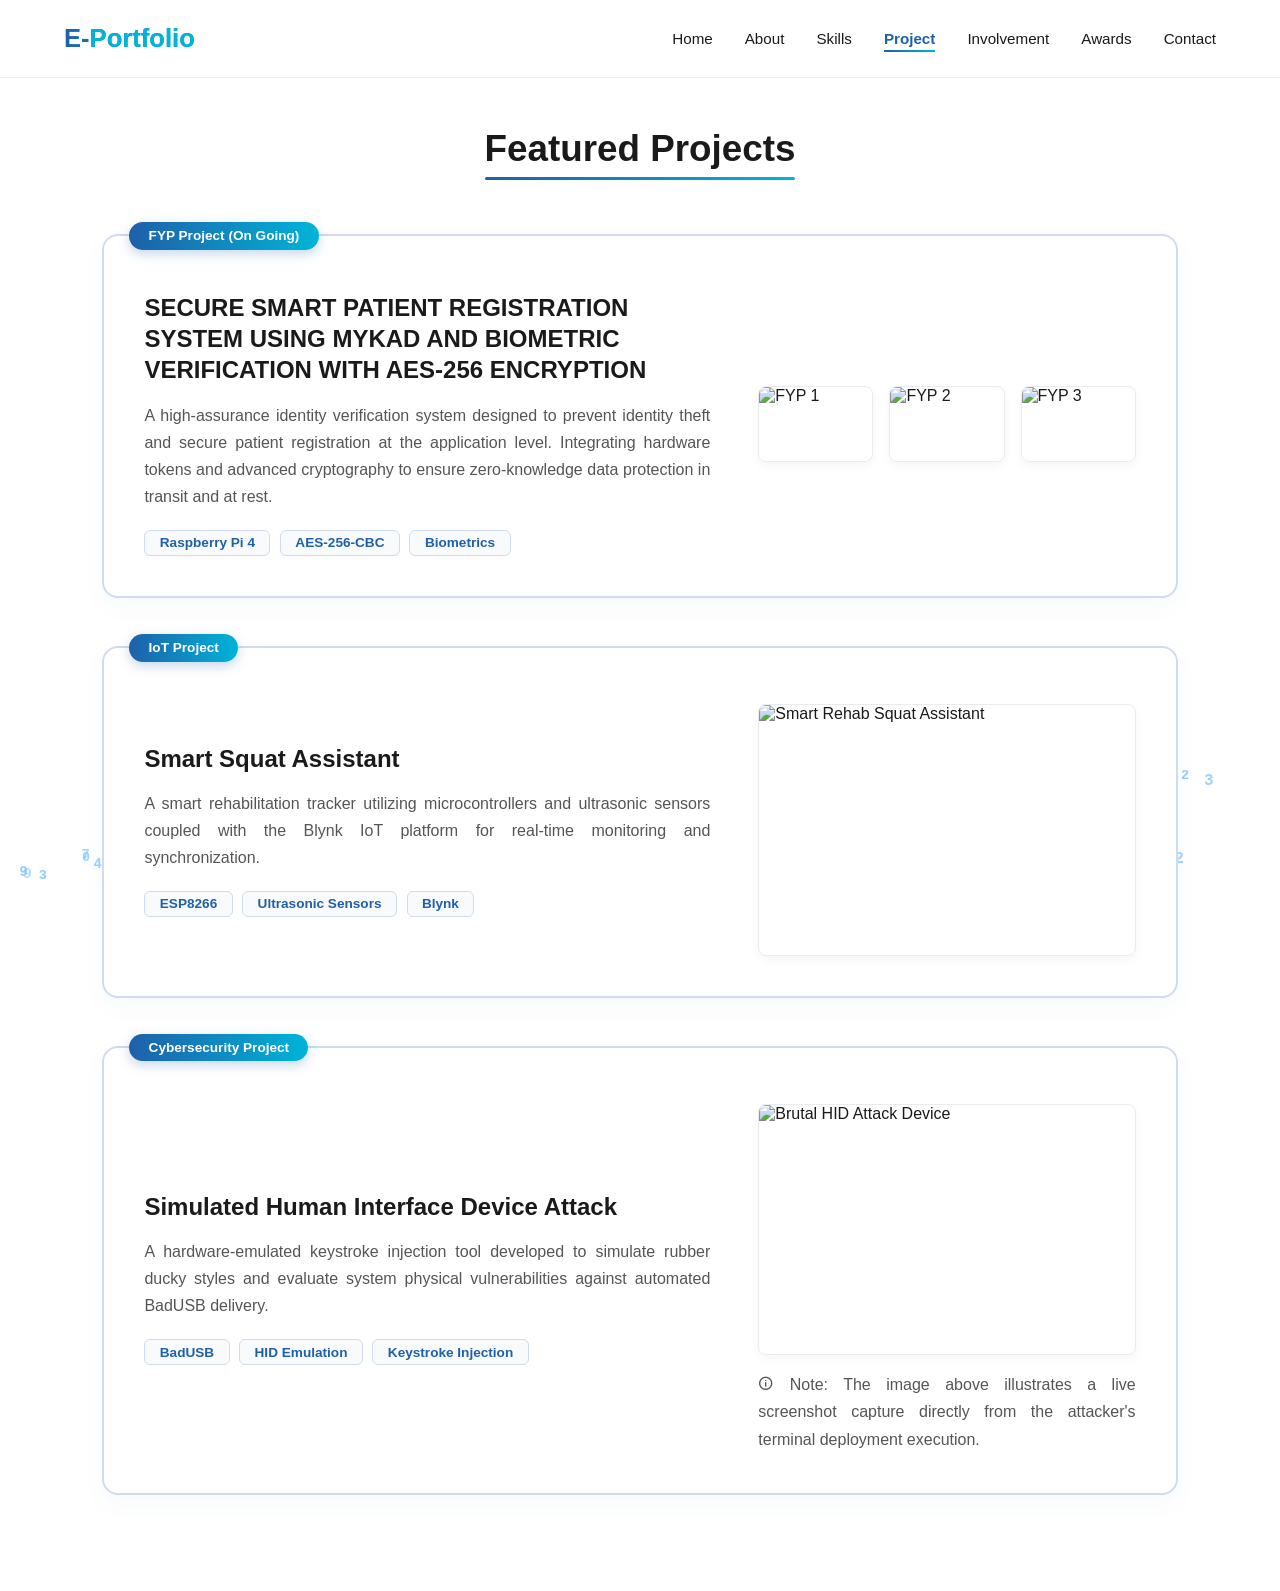
==== project.html @ 73f9c5aa "Add files via upload" ====
<!DOCTYPE html>
<html lang="en">
<head>
    <meta charset="UTF-8">
    <meta name="viewport" content="width=device-width, initial-scale=1.0">
    <title>E-Portfolio | Projects</title>
    <link href='https://unpkg.com/boxicons@2.1.4/css/boxicons.min.css' rel='stylesheet'>
    <link rel="stylesheet" href="css/style.css">
</head>
<body class="page-animate-in">

    <canvas id="bg-animation"></canvas>

    <nav>
        <div class="logo">E-<span>Portfolio</span></div>
        <div class="nav-links">
            <a href="index.html">Home</a>
            <a href="about.html">About</a>
            <a href="skills.html">Skills</a>
            <a href="project.html" class="active">Project</a>
            <a href="involvement.html">Involvement</a>
            <a href="awards.html">Awards</a>
            <a href="contact.html">Contact</a>
        </div>
    </nav>

    <section class="project-section">
        <h2 class="section-title">Featured Projects</h2>
        <div class="project-container">
            
            <div class="project-card-wide">
                <div class="project-badge">FYP Project (On Going)</div>
                <div class="project-content-wrapper">
                    <div class="project-info">
                        <h3>SECURE SMART PATIENT REGISTRATION SYSTEM USING MYKAD AND BIOMETRIC VERIFICATION WITH AES-256 ENCRYPTION</h3>
                        <p>A high-assurance identity verification system designed to prevent identity theft and secure patient registration at the application level. Integrating hardware tokens and advanced cryptography to ensure zero-knowledge data protection in transit and at rest.</p>
                        <div class="project-tags">
                            <span>Raspberry Pi 4</span>
                            <span>AES-256-CBC</span>
                            <span>Biometrics</span>
                        </div>
                    </div>
                    <div class="project-media-grid triple-grid">
                        <div class="project-img-box" onclick="openLightbox(0)"><img src="images/fyp1.jpg" alt="FYP 1"></div>
                        <div class="project-img-box" onclick="openLightbox(1)"><img src="images/fyp2.jpg" alt="FYP 2"></div>
                        <div class="project-img-box" onclick="openLightbox(2)"><img src="images/fyp3.jpg" alt="FYP 3"></div>
                    </div>
                </div>
            </div>

            <div class="project-card-wide">
                <div class="project-badge">IoT Project</div>
                <div class="project-content-wrapper">
                    <div class="project-info">
                        <h3>Smart Squat Assistant</h3>
                        <p>A smart rehabilitation tracker utilizing microcontrollers and ultrasonic sensors coupled with the Blynk IoT platform for real-time monitoring and synchronization.</p>
                        <div class="project-tags">
                            <span>ESP8266</span>
                            <span>Ultrasonic Sensors</span>
                            <span>Blynk</span>
                        </div>
                    </div>
                    <div class="project-media-grid single-grid">
                        <div class="project-img-box" onclick="openLightbox(3)"><img src="images/squat.jpg" alt="Smart Rehab Squat Assistant"></div>
                    </div>
                </div>
            </div>

            <div class="project-card-wide">
                <div class="project-badge">Cybersecurity Project</div>
                <div class="project-content-wrapper">
                    <div class="project-info">
                        <h3>Simulated Human Interface Device Attack</h3>
                        <p>A hardware-emulated keystroke injection tool developed to simulate rubber ducky styles and evaluate system physical vulnerabilities against automated BadUSB delivery.</p>
                        <div class="project-tags">
                            <span>BadUSB</span>
                            <span>HID Emulation</span>
                            <span>Keystroke Injection</span>
                        </div>
                    </div>
                    <div class="project-media-grid single-grid">
                        <div class="project-img-box" onclick="openLightbox(4)"><img src="images/brutal.png" alt="Brutal HID Attack Device"></div>
                        <p class="project-media-note"><i class='bx bx-info-circle'></i> Note: The image above illustrates a live screenshot capture directly from the attacker's terminal deployment execution.</p>
                    </div>
                </div>
            </div>

        </div>
    </section>

    <div id="custom-lightbox" class="lightbox">
        <span class="lightbox-close" onclick="closeLightbox()">&times;</span>
        <button class="lightbox-nav nav-left" onclick="changeImage(-1)">&#10094;</button>
        <img class="lightbox-content" id="lightbox-img" src="">
        <button class="lightbox-nav nav-right" onclick="changeImage(1)">&#10095;</button>
    </div>

    <script src="js/script.js"></script>
</body>
</html>
---- css/style.css ----
/* ==========================================================================
   1. GLOBAL STYLES & VARIABLES
   ========================================================================== */
:root {
  --neon-blue: #1e60aa;       /* Biru pekat untuk kontra atas latar cerah */
  --neon-pink: #00b4d8;       /* Cyan cerah */
  --neon-purple: #4ea8de;     /* Biru pastel */
  --light-bg: #ffffff;        /* Latar belakang utama: Putih */
  --light-gray-bg: #f8f9fa;   /* Latar belakang sekunder: Kelabu cerah */
  --card-bg: #ffffff;         /* Latar belakang kad: Putih bersih */
  --tool-bg: #f8fafc;         /* Latar belakang kotak alatan: Kelabu salji */
  --text-main: #1a1a1a;       /* Teks utama: Hitam/Gelap */
  --text-muted: #555555;      /* Teks sekunder: Kelabu gelap */
  --border-color: #e9ecef;    /* Garisan sempadan halus */
  --border-strong: #d0daf0;   /* Sempadan kad kuat (ton biru premium) */
  --border-tool: #e2e8f0;     /* Sempadan kotak alatan */
}

* {
    margin: 0;
    padding: 0;
    box-sizing: border-box;
    font-family: 'Segoe UI', Tahoma, Geneva, Verdana, sans-serif;
}

html {
    scroll-behavior: smooth;
}

body {
    background-color: var(--light-bg);
    color: var(--text-main);
    overflow-x: hidden;
}

/* ==========================================================================
   2. NAVIGATION BAR
   ========================================================================== */
nav {
    display: flex;
    justify-content: space-between;
    align-items: center;
    padding: 1.5rem 5%;
    position: fixed;
    top: 0;
    left: 0;
    width: 100%;
    z-index: 1000; /* Lapisan atas menutupi kanvas animasi */
    background-color: rgba(255, 255, 255, 0.9);
    backdrop-filter: blur(10px);
    border-bottom: 1px solid var(--border-color);
}

.logo {
    font-size: 1.6rem;
    font-weight: 700;
    background: linear-gradient(90deg, var(--neon-blue), var(--neon-pink));
    -webkit-background-clip: text;
    background-clip: text;
    color: transparent;
}

.logo span {
    color: var(--neon-pink);
}

.nav-links {
    display: flex;
    gap: 2rem;
}

.nav-links a {
    color: var(--text-main);
    text-decoration: none;
    font-weight: 500;
    position: relative;
    transition: all 0.3s ease;
    font-size: 0.95rem;
}

.nav-links a:hover {
    color: var(--neon-blue);
}

.nav-links a::after {
    content: '';
    position: absolute;
    bottom: -5px;
    left: 0;
    width: 0;
    height: 2px;
    background: linear-gradient(90deg, var(--neon-blue), var(--neon-pink));
    transition: width 0.3s ease;
}

.nav-links a:hover::after {
    width: 100%;
}

/* Menandakan pautan halaman yang sedang aktif sekarang */
.nav-links a.active {
    color: var(--neon-blue);
    font-weight: 600;
}

.nav-links a.active::after {
    width: 100%;
}

/* ==========================================================================
   3. HERO SECTION (HOMEPAGE)
   ========================================================================== */
.hero {
    display: flex;
    justify-content: space-between;
    align-items: center;
    min-height: 100vh;
    padding: 0 8%;
    padding-top: 100px;
    gap: 40px;
    background: radial-gradient(circle at 80% 20%, rgba(0, 180, 216, 0.05), transparent 40%);
}

.hero-content {
    flex: 1.2;
    z-index: 2;
}

.hero h1 {
    font-size: 2.8rem;         /* REKOMENDED: Kecilkan dari 3.5rem ke 2.8rem supaya tak makan ruang */
    font-weight: 500;          /* Buat tulisan biasa jadi nipis sikit (lebih moden) */
    margin-bottom: 1.5rem;
    line-height: 1.3;          /* Tambah jarak antara baris atas dan bawah supaya tak rapat sangat */
    color: #2b2d42;            /* Ganti hitam pekat ke warna arang (charcoal) premium */
    letter-spacing: -0.5px;    /* Rapatkan sikit jarak huruf untuk impak reka bentuk profesional */
}

/* Pastikan perkataan POWER tu kekal tebal gila dan menyerlah */
.hero h1 span {
    font-weight: 800;          /* Kekalkan ketebalan maksimum untuk fokus perkataan POWER */
    background: linear-gradient(90deg, var(--neon-blue), var(--neon-pink), var(--neon-purple));
    -webkit-background-clip: text;
    background-clip: text;
    color: transparent;
    background-size: 200% 200%;
    animation: gradientShift 5s ease infinite;
}

.hero p {
    font-size: 1.2rem;
    margin-bottom: 2rem;
    line-height: 1.6;
    color: var(--text-muted);
}

.cta-button {
    display: inline-block;
    padding: 0.8rem 2rem;
    background: linear-gradient(90deg, var(--neon-blue), var(--neon-pink));
    color: white;
    border: none;
    border-radius: 30px;
    font-weight: 600;
    text-decoration: none;
    cursor: pointer;
    transition: all 0.3s ease;
    box-shadow: 0 4px 15px rgba(30, 96, 170, 0.2);
    position: relative;
    overflow: hidden;
}

.cta-button:hover {
    transform: translateY(-3px);
    box-shadow: 0 6px 20px rgba(30, 96, 170, 0.4);
}

.resume-button {
    display: inline-block;
    padding: 0.8rem 2.2rem;
    /* WARNA GELAP PREMIUM: Menggunakan ton biru siber gelap pekat mampat */
    background: #0d1b2a; 
    color: #ffffff;
    /* BENTUK PETAK CURVE SIKIT: Tukar dari 30px (bulat) ke 8px (petak berkurva estetik) */
    border-radius: 8px; 
    border: 1px solid rgba(0, 180, 216, 0.3); /* Sempadan glow nipis */
    font-weight: 600;
    text-decoration: none;
    cursor: pointer;
    transition: all 0.3s ease;
    /* Bayang-bayang gelap yang lembut */
    box-shadow: 0 4px 12px rgba(13, 27, 42, 0.3);
}

.resume-button:hover {
    /* Bila letak mouse, dia jadi cerah sikit atau ada effect naik */
    transform: translateY(-2px);
    background: #1b263b; /* Warna bertukar cerah sikit bila hover */
    border-color: var(--neon-pink); /* Sempadan menyala cyan */
    box-shadow: 0 6px 18px rgba(0, 180, 216, 0.2);
}

/* ==========================================================================
   4. FIXED ISOLATED SLIDER (HOMEPAGE HERO)
   ========================================================================== */
.profile-container {
    flex: 0.8;
    display: flex;
    justify-content: center;
    align-items: center;
    z-index: 2;
}

.slider-wrapper {
    width: 420px;
    height: 420px;
    border-radius: 50%;
    position: relative;         
    overflow: hidden;           
    border: 4px solid var(--light-bg);
    box-shadow: 0 10px 30px rgba(30, 96, 170, 0.15), 0 0 0 8px rgba(0, 180, 216, 0.05);
    animation: float 6s ease-in-out infinite; 
    isolation: isolate; 
}

.slider-wrapper .profile-pic {
    position: absolute;         
    top: 0;
    left: 0;
    width: 100%;                
    height: 100%;               
    object-fit: cover;          
    border-radius: 50%;
    opacity: 0;                 
    pointer-events: none;       
    transition: opacity 1s ease-in-out; 
    z-index: 1;
    animation: none; 
    border: none;
    box-shadow: none;
}

.slider-wrapper .profile-pic.active {
    opacity: 1;
    pointer-events: auto;
    z-index: 2;                 
}

/* ==========================================================================
   5. GENERAL SECTIONS CONFIGURATION & TITLES
   ========================================================================== */
.about, .skills-section, .project-section, .involvement-section, .awards-section, .contact-section {
    padding: 8rem 8% 6rem 8%; /* Jarak padding atas diselaraskan supaya tidak terlindung dek Navbar */
    background-color: transparent; 
    min-height: 100vh; /* Memastikan canvas latar belakang memenuhi ruang halaman kosong */
}

.section-title {
    font-size: 2.3rem;
    margin-bottom: 4rem;
    text-align: center;
    position: relative;
    display: block;
    width: max-content;
    margin-left: auto;
    margin-right: auto;
    color: var(--text-main);
}

.section-title::after {
    content: '';
    position: absolute;
    bottom: -10px;
    left: 0;
    width: 100%;
    height: 3px;
    background: linear-gradient(90deg, var(--neon-blue), var(--neon-pink));
    border-radius: 3px;
}

/* ==========================================================================
   6. ABOUT SECTION (FIXED VISUAL BUG)
   ========================================================================== */
.about-content {
    display: flex;
    flex-direction: column; /* Mengubah reka bentuk kepada menegak bagi mengelakkan teks lari herot */
    align-items: center;
    justify-content: center;
    text-align: center;
    width: 100%;
}

.about-text p {
    max-width: 750px;
    margin: 0 auto 1.5rem auto; /* Menyusun perenggan betul-betul di tengah-tengah halaman */
    line-height: 1.8;
    color: var(--text-muted);
    font-size: 1.1rem;
}

/* ==========================================================================
   7. SKILLS SECTION (WIDE-LAYOUT) - TOTAL ULTIMATE FIX
   ========================================================================== */
.vertical-skills-container {
    max-width: 1300px; 
    width: 100%;
    margin: 0 auto;
    display: flex;
    flex-direction: column;
    gap: 4rem;
    padding: 0 2%;
}

.skill-category-block {
    background-color: var(--card-bg);
    padding: 3rem;
    border-radius: 16px;
    border: 2px solid var(--border-strong); 
    box-shadow: 0 8px 24px rgba(30, 96, 170, 0.06); 
    position: relative;
    z-index: 2; 
}

.category-header {
    display: flex;
    align-items: center;
    gap: 1.2rem;
    margin-bottom: 0.5rem;
}

/* Memastikan ikon Boxicons kekal tegak dan selari dengan teks */
.category-main-icon {
    font-size: 2.5rem;
    color: var(--neon-blue);
    display: inline-flex;
    align-items: center;
    justify-content: center;
}

.category-header h3 {
    font-size: 1.6rem;
    color: var(--text-main);
    font-weight: 700;
}

.category-desc {
    color: var(--text-muted);
    font-size: 1.05rem;
    margin-bottom: 2.5rem;
    line-height: 1.5;
    border-bottom: 2px dashed #cbd5e1; 
    padding-bottom: 1.5rem;
}

.tools-grid {
    display: grid;
    grid-template-columns: repeat(auto-fit, minmax(320px, 1fr));
    gap: 2rem;
}

/* KOTAK UTAMA ALATAN */
.tool-item {
    background-color: var(--tool-bg); 
    padding: 1.8rem;
    border-radius: 10px;
    border: 1px solid var(--border-tool);
    transition: all 0.3s ease;
    display: flex;
    flex-direction: column;
    align-items: flex-start;
    justify-content: flex-start;
    overflow: hidden; /* Elak elemen dalam melimpah keluar */
}

.tool-item:hover {
    transform: translateY(-2px) translateX(5px); 
    border-color: var(--neon-blue);
    box-shadow: 0 6px 15px rgba(30, 96, 170, 0.12);
}

/* TARGET MAXIMUM KESELURUHAN IMEJ DALAM KOTAK (SIBER LOCK) */
.tool-item img,
.tool-item div img,
.tool-header img {
    width: 42px !important;
    height: 42px !important;
    max-width: 42px !important;
    max-height: 42px !important;
    object-fit: contain !important;
    margin-bottom: 1rem;
    display: inline-block !important;
    flex-shrink: 0 !important; /* Paksa gambar jangan kena lenyek/kemek */
}

/* JIKA KAU ADA DIV WRAPPER UNTUK HEADER UTK IKON & TEXT SEBARIS */
.tool-header, 
.tool-item > div:first-of-type {
    display: flex;
    align-items: center;
    gap: 1rem;
    width: 100%;
    margin-bottom: 0.5rem;
}

/* Mengawal susunan teks tajuk alatan */
.tool-item h4 {
    font-size: 1.2rem;
    color: var(--text-main);
    margin-bottom: 0.5rem;
    font-weight: 600;
    line-height: 1.2;
}

.tool-item p {
    color: var(--text-muted);
    font-size: 0.95rem;
    line-height: 1.6;
    margin-top: 0.5rem;
    clear: both;
}

/* ==========================================================================
   8. PORTFOLIO IMAGES GALLERY & LIGHTBOX POP-UP
   ========================================================================== */
.presentation-gallery {
    display: grid;
    grid-template-columns: repeat(3, 1fr); 
    gap: 2rem; 
    margin-top: 1.5rem;
}

.gallery-item {
    width: 100%;
    border-radius: 8px;
    overflow: hidden;
    border: 1px solid var(--border-color);
    box-shadow: 0 6px 15px rgba(0, 0, 0, 0.05);
    aspect-ratio: 3 / 2; 
}

.gallery-item img {
    width: 100%;
    height: 100%;
    object-fit: cover;
    display: block;
    cursor: pointer;
    transition: transform 0.3s ease;
}

.gallery-item:hover img {
    transform: scale(1.05);
}

/* Lightbox Modal Overlay */
.lightbox {
    display: none;
    position: fixed;
    z-index: 9999; 
    left: 0;
    top: 0;
    width: 100%;
    height: 100%;
    background-color: rgba(0, 0, 0, 0.9);
    justify-content: center;
    align-items: center;
}

.lightbox-content {
    max-width: 80%;
    max-height: 80%;
    border-radius: 6px;
    box-shadow: 0 5px 25px rgba(0,0,0,0.5);
    animation: zoomIn 0.3s ease;
}

.lightbox-close {
    position: absolute;
    top: 30px;
    right: 40px;
    color: #ffffff;
    font-size: 40px;
    font-weight: bold;
    cursor: pointer;
    transition: 0.2s;
}

.lightbox-close:hover {
    color: var(--neon-pink);
}

.lightbox-nav {
    position: absolute;
    top: 50%;
    transform: translateY(-50%);
    background: rgba(255, 255, 255, 0.1);
    border: none;
    color: white;
    font-size: 30px;
    padding: 15px 20px;
    cursor: pointer;
    border-radius: 5px;
    transition: 0.2s;
    user-select: none;
}

.lightbox-nav:hover {
    background: rgba(255, 255, 255, 0.3);
}

.nav-left { left: 5%; }
.nav-right { right: 5%; }

/* ==========================================================================
   9. PROJECT SECTION (FEATURED PROJECTS - WIDE SPECIFICATION)
   ========================================================================== */
.project-container {
    display: flex;
    flex-direction: column;
    gap: 3rem;                  
    max-width: 1300px;          
    margin: 0 auto;             
    width: 100%;
}

.project-card-wide {
    background-color: #ffffff;
    padding: 3.5rem 2.5rem 2.5rem 2.5rem; 
    border-radius: 16px;
    border: 2px solid var(--border-strong); 
    position: relative;
    z-index: 2;                 
    box-shadow: 0 8px 24px rgba(30, 96, 170, 0.04); 
    transition: all 0.3s ease;  
}

.project-card-wide:hover {
    transform: translateY(-4px); 
    border-color: var(--neon-pink); 
    box-shadow: 0 12px 30px rgba(0, 180, 216, 0.08); 
}

.project-badge {
    position: absolute;
    top: -14px;                 
    left: 25px;
    background: linear-gradient(90deg, var(--neon-blue), var(--neon-pink));
    color: #ffffff;
    padding: 0.4rem 1.2rem;
    font-size: 0.85rem;
    font-weight: 600;
    border-radius: 30px;
    box-shadow: 0 4px 12px rgba(30, 96, 170, 0.25);
    z-index: 5;
}

.project-tags {
    display: flex;
    gap: 0.6rem;
    flex-wrap: wrap;            
    margin-top: 1.2rem;
}

.project-tags span {
    background-color: var(--tool-bg);
    color: var(--neon-blue);
    padding: 0.3rem 0.9rem;
    font-size: 0.85rem;
    font-weight: 600;
    border-radius: 6px;
    border: 1px solid var(--border-strong);
    transition: all 0.2s ease;
}

.project-tags span:hover {
    background-color: var(--neon-blue);
    color: #ffffff;
}

.project-content-wrapper {
    display: flex;
    gap: 3rem;                  
    align-items: center;        
}

.project-info {
    flex: 1.2;
}

.project-media-grid {
    flex: 0.8;
    display: grid;
    gap: 1rem;                  
    width: 100%;
}

.triple-grid {
    grid-template-columns: repeat(3, 1fr);
}

.single-grid {
    grid-template-columns: 1fr;
}

.project-img-box {
    width: 100%;
    border-radius: 8px;
    overflow: hidden;           
    border: 1px solid var(--border-color);
    aspect-ratio: 3 / 2;        
    box-shadow: 0 4px 10px rgba(0, 0, 0, 0.04);
    cursor: pointer;            
}

.project-img-box img {
    width: 100%;
    height: 100%;
    object-fit: cover;          
    display: block;
    transition: transform 0.3s ease; 
}

.project-img-box:hover img {
    transform: scale(1.06);
}

.project-card-wide h3 {
    font-size: 1.5rem;
    color: var(--text-main);
    margin-bottom: 1rem;
    font-weight: 700;
    line-height: 1.3;
}

.project-card-wide p {
    color: var(--text-muted);
    line-height: 1.7;
    margin-bottom: 0px;        
    font-size: 1rem;
    text-align: justify;        
}

/* ==========================================================================
   10. INVOLVEMENT TIMELINE
   ========================================================================== */
.timeline {
    max-width: 800px;
    margin: 0 auto;
    position: relative;
    border-left: 2px solid var(--border-color);
    padding-left: 2rem;
}

.timeline-item {
    position: relative;
    margin-bottom: 3rem;
}

.timeline-dot {
    position: absolute;
    left: calc(-2rem - 7px);
    top: 5px;
    width: 12px;
    height: 12px;
    background-color: var(--neon-blue);
    border-radius: 50%;
}

.timeline-date {
    font-weight: 700;
    color: var(--neon-blue);
    margin-bottom: 0.5rem;
}

.timeline-content h3 {
    font-size: 1.3rem;
    margin-bottom: 0.5rem;
    color: var(--text-main);
}

.timeline-content p {
    color: var(--text-muted);
    line-height: 1.6;
}

/* ==========================================================================
   11. AWARDS & CONTACT FORM SECTION
   ========================================================================== */
.awards-container {
    display: grid;
    grid-template-columns: repeat(auto-fit, minmax(280px, 1fr));
    gap: 2.5rem;
}

.award-card {
    background-color: var(--card-bg);
    padding: 2.5rem 2rem;
    border-radius: 12px;
    border: 1px solid var(--border-color);
    text-align: center;
    z-index: 2;
    transition: all 0.3s ease;
    box-shadow: 0 4px 6px rgba(0,0,0,0.02);
}

.award-card:hover {
    transform: translateY(-5px);
    border-color: var(--neon-blue);
    box-shadow: 0 10px 20px rgba(30, 96, 170, 0.08);
}

.award-icon {
    font-size: 3rem;
    color: var(--neon-blue);
    margin-bottom: 1.5rem;
}

.award-card h3 {
    margin-bottom: 1rem;
    font-size: 1.3rem;
    color: var(--text-main);
}

.award-card p {
    color: var(--text-muted);
    line-height: 1.5;
}

.contact-container {
    max-width: 600px;
    margin: 0 auto;
}

.contact-form {
    background-color: var(--card-bg);
    padding: 3rem;
    border-radius: 12px;
    border: 1px solid var(--border-color);
    box-shadow: 0 4px 15px rgba(0,0,0,0.03);
    position: relative;
    z-index: 2;
}

.form-group {
    margin-bottom: 1.5rem;
}

.form-group input, .form-group textarea {
    width: 100%;
    padding: 1rem;
    background-color: var(--light-gray-bg);
    border: 1px solid var(--border-color);
    border-radius: 6px;
    color: var(--text-main);
    font-size: 1rem;
    outline: none;
    transition: all 0.3s ease;
}

.form-group input:focus, .form-group textarea:focus {
    border-color: var(--neon-blue);
    background-color: var(--light-bg);
    box-shadow: 0 0 10px rgba(30, 96, 170, 0.1);
}

.contact-form .cta-button {
    width: 100%;
    border-radius: 6px;
}

/* ==========================================================================
   12. CANVAS BACKGROUND CONFIGURATION
   ========================================================================== */
#bg-animation {
    position: fixed;
    top: 0;
    left: 0;
    width: 100vw;
    height: 100vh;
    z-index: -1; /* Dipaksa kekal di lapisan paling dasar */
    pointer-events: none; 
    opacity: 0.5; 
}

/* ==========================================================================
   13. ANIMATIONS & MEDIA QUERIES (RESPONSIVE)
   ========================================================================== */
@keyframes gradientShift {
    0% { background-position: 0% 50%; }
    50% { background-position: 100% 50%; }
    100% { background-position: 0% 50%; }
}

@keyframes float {
    0% { transform: translateY(0); }
    50% { transform: translateY(-15px); }
    100% { transform: translateY(0); }
}

@keyframes zoomIn {
    from { transform: scale(0.9); opacity: 0; }
    to { transform: scale(1); opacity: 1; }
}

@media (max-width: 968px) {
    .hero {
        flex-direction: column-reverse;
        text-align: center;
        justify-content: center;
        padding-top: 140px;
    }
    .nav-links {
        display: none; 
    }
    .hero h1 {
        font-size: 2.5rem;
    }
    /* Paksa wrapper ikut saiz responsif bila skrin kecil/phone */
    .slider-wrapper {
        width: 280px !important;
        height: 280px !important;
    }
    .slider-wrapper .profile-pic {
        width: 100% !important;
        height: 100% !important;
    }
    .project-content-wrapper {
        flex-direction: column; 
        gap: 2rem;
    }
    .project-info, .project-media-grid {
        flex: unset;            
        width: 100%;            
    }
}

@media (max-width: 768px) {
    .skill-category-block {
        padding: 1.5rem;
    }
    .tools-grid, .presentation-gallery {
        grid-template-columns: 1fr;
        gap: 1rem;
    }
}

@media (max-width: 500px) {
    .triple-grid {
        grid-template-columns: 1fr; 
    }
}

/* ==========================================================================
   14. PAGE TRANSITION ANIMATIONS (OPTIMIZED & STABLE FIX)
   ========================================================================== */
html {
    /* LOCK LOCK STABILITY: Paksa scrollbar sentiasa wujud walaupun teks pendek.
       Ini akan menghentikan isu skrin menolak ke kiri/mengembang masa load! */
    overflow-y: scroll; 
}

body {
    opacity: 1;
    transition: opacity 0.6s ease-in-out; /* Kurangkan ke 0.3s supaya lagi responsif */
}

body.fade-out {
    opacity: 0;
}

/* Kita tukar animasi kepada PURE FADE IN (tiada pergerakan translateY) 
   supaya elemen tak nampak tersentak atau mengembang dari bawah */
@keyframes fadeInPage {
    from { opacity: 0; }
    to { opacity: 1; }
}

.page-animate-in {
    /* Jalankan animasi fade dengan lancar */
    animation: fadeInPage 0.6s ease-out forwards;
}

/* ==========================================================================
   15. CONTACT PAGE SINGLE BOX STYLES (TEMPEK DI LINE PALING AKHIR CSS KAU)
   ========================================================================== */
.contact-info-item {
    display: flex;
    align-items: center;
    width: 100%;
    background-color: var(--light-gray-bg);
    padding: 0.8rem 1.2rem;
    border-radius: 8px;
    border: 1px solid var(--border-color);
    transition: all 0.3s ease;
}

.contact-info-item:hover {
    border-color: var(--neon-blue);
    transform: translateX(5px);
}

.contact-info-item i {
    font-size: 1.6rem;
    color: var(--neon-blue);
    margin-right: 1rem;
    flex-shrink: 0;
}

.contact-info-item span {
    font-size: 0.95rem;
    color: var(--text-main);
    font-weight: 500;
    text-align: left;
    white-space: nowrap;
    overflow: hidden;
    text-overflow: ellipsis;
}

.contact-mini-btn {
    margin-left: auto; /* Paksa butang duduk rapat ke kanan */
    padding: 0.4rem 1.2rem;
    font-size: 0.85rem;
    font-weight: 600;
    color: #ffffff;
    background: var(--neon-blue);
    border-radius: 6px;
    text-decoration: none;
    transition: all 0.3s ease;
    flex-shrink: 0;
}

.contact-mini-btn:hover {
    background: var(--neon-pink);
    box-shadow: 0 4px 10px rgba(0, 180, 216, 0.25);
}

/* Memastikan susunan susut pada paparan mobile/screen kecil */
@media (max-width: 480px) {
    .contact-info-item {
        flex-direction: column;
        gap: 0.5rem;
        text-align: center;
        padding: 1rem;
    }
    .contact-info-item i { margin-right: 0; }
    .contact-mini-btn { margin-left: 0; width: 100%; text-align: center; }
}
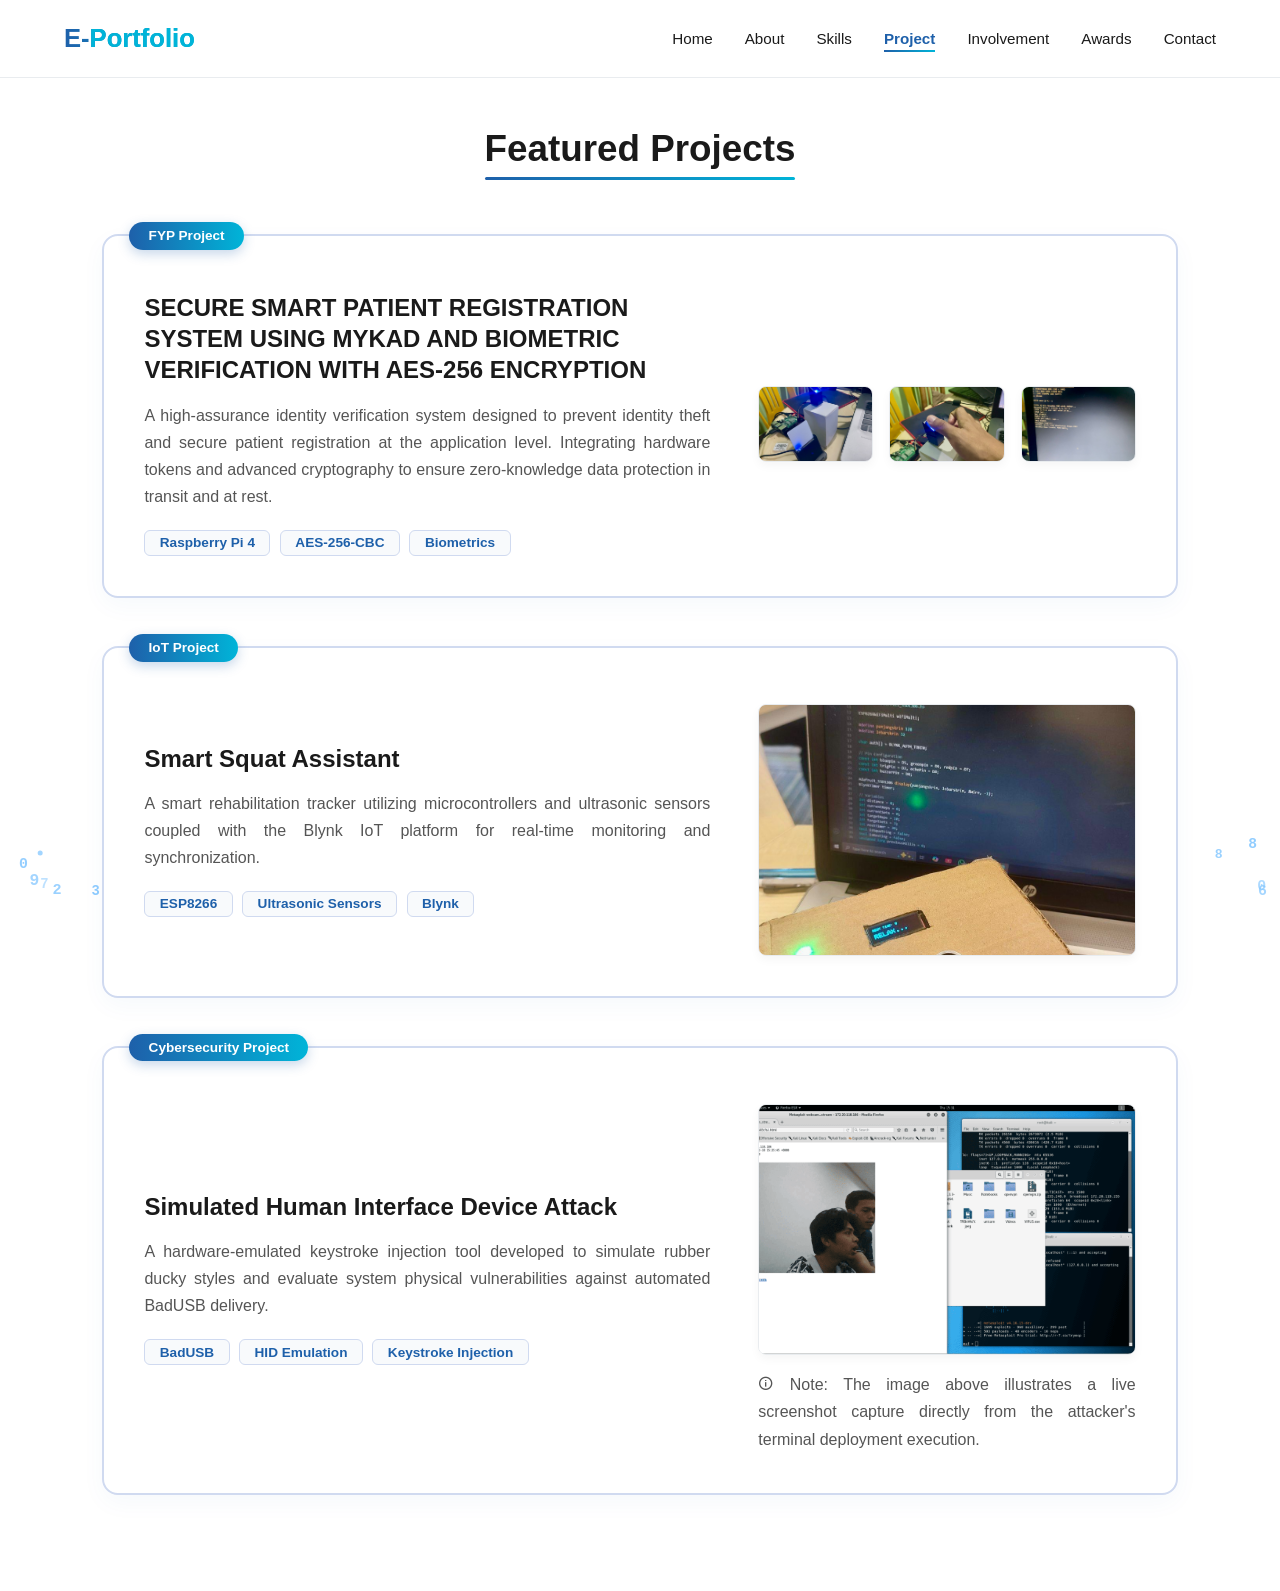
==== commit 45fbb080: "Update project.html" ====
--- a/project.html
+++ b/project.html
@@ -29,7 +29,7 @@
         <div class="project-container">
             
             <div class="project-card-wide">
-                <div class="project-badge">FYP Project (On Going)</div>
+                <div class="project-badge">FYP Project</div>
                 <div class="project-content-wrapper">
                     <div class="project-info">
                         <h3>SECURE SMART PATIENT REGISTRATION SYSTEM USING MYKAD AND BIOMETRIC VERIFICATION WITH AES-256 ENCRYPTION</h3>
@@ -97,4 +97,4 @@
 
     <script src="js/script.js"></script>
 </body>
-</html>+</html>
